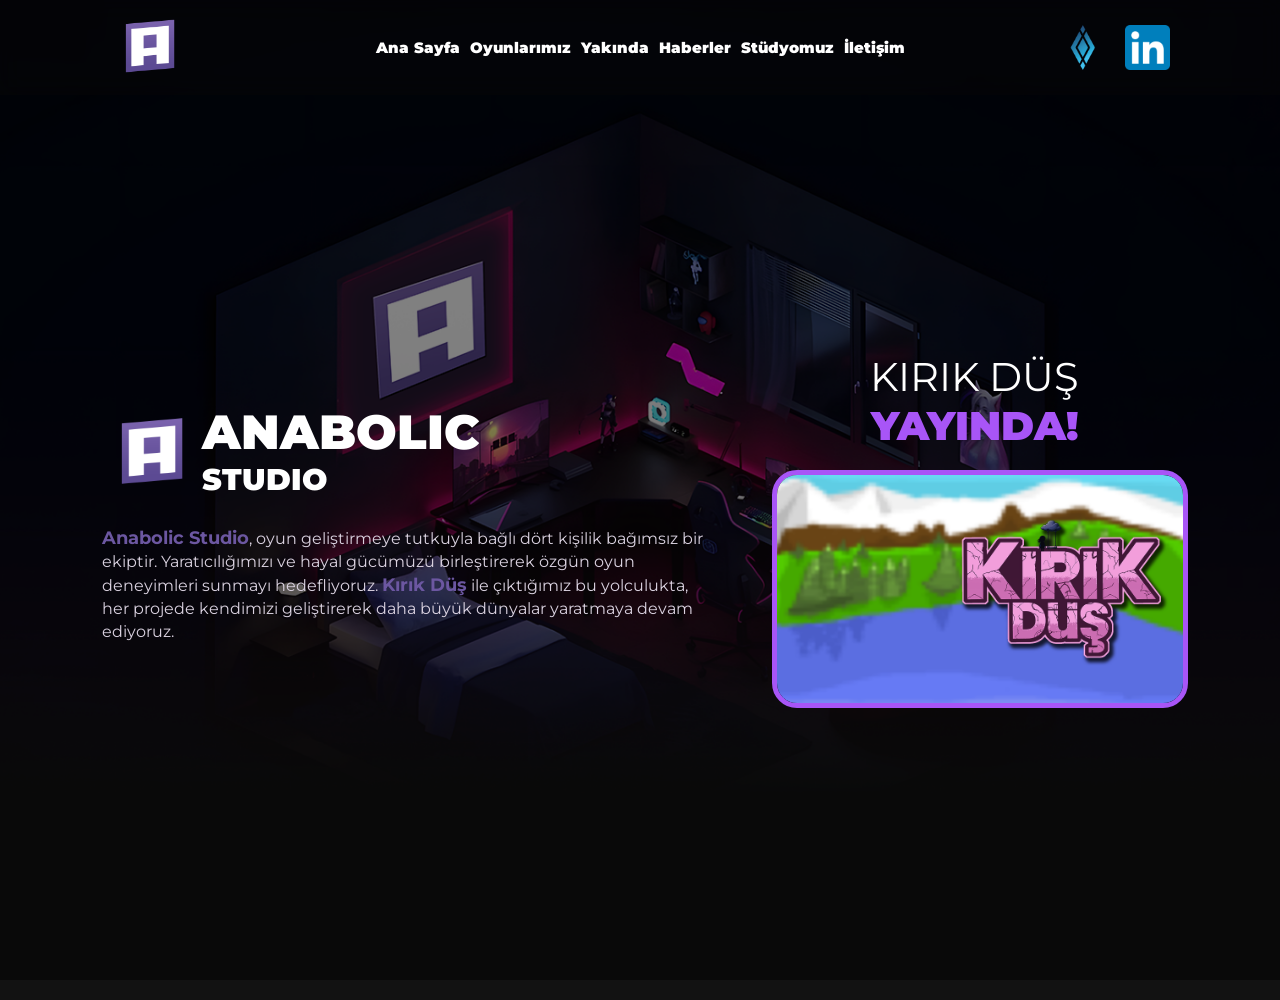
==== index.html @ b3319bc3 "Anabolic Studio ilk yukleme" ====
<!doctype html>
<html lang="en">
  <head>
    <meta charset="UTF-8" />
    <meta name="viewport" content="width=device-width, initial-scale=1.0" />
    <link rel="stylesheet" href="style.css" />
    <link rel="icon" href="./assets/anabolic-logo.png" type="image/png" />
    <link
      rel="stylesheet"
      href="https://fonts.googleapis.com/css2?family=Montserrat:wght@400;700;900&display=swap"
    />
    <title>Anabolic Studio</title>
  </head>
  <body>
    <header class="header">
      <div class="logo">
        <a href="index.html">
          <img src="./assets/anabolic-logo.png" alt="Anabolic Studio" />
        </a>
      </div>

      <nav class="navbar">
        <ul>
          <li><a href="index.html">Ana Sayfa</a></li>
          <li><a href="oyunlar.html">Oyunlarımız</a></li>
          <li><a href="yakinda.html">Yakında</a></li>
          <li><a href="haberler.html">Haberler</a></li>
          <li><a href="studyomuz.html">Stüdyomuz</a></li>
          <li><a href="iletisim.html">İletişim</a></li>
        </ul>
      </nav>

      <div class="baglanti">
        <a href="https://fiuby.com/games/kirik-dus-1" target="_blank">
          <img src="./assets/fiuby.png" alt="Fiuby Sitesi" />
        </a>
        <a href="https://www.linkedin.com/in/yusufefedemircii/" target="_blank">
          <img src="./assets/linkledln.png" alt="Linkledln Sayfam" />
        </a>
      </div>
    </header>

    <section class="anasayfa">
      <div class="anasayfa-sol">
        <div class="anabolic">
          <img src="./assets/anabolic-logo.png" alt="Anabolic Logo" />
          <h1>ANABOLIC <span>STUDIO</span></h1>
        </div>
        <p>
          <span>Anabolic Studio</span>, oyun geliştirmeye tutkuyla bağlı dört
          kişilik bağımsız bir ekiptir. Yaratıcılığımızı ve hayal gücümüzü
          birleştirerek özgün oyun deneyimleri sunmayı hedefliyoruz.
          <span>Kırık Düş</span> ile çıktığımız bu yolculukta, her projede
          kendimizi geliştirerek daha büyük dünyalar yaratmaya devam ediyoruz.
        </p>
      </div>

      <div class="anasayfa-sag">
        <h1>KIRIK DÜŞ <span>YAYINDA!</span></h1>
        <a href="https://fiuby.com/games/kirik-dus-1" target="_blank">
          <img src="./assets/kirikdus.png" alt="Kırık Düş Oyun Kapağı" />
        </a>
      </div>
    </section>
  </body>
</html>
---- style.css ----
body {
  background-color: #121212;
  color: #fff;
  overflow-x: hidden;
  margin: 0;
  padding: 0;
  width: 100%;
  min-height: 100%;
  font-family: "Montserrat", sans-serif;
}

header {
  display: flex;
  justify-content: space-between;
  align-items: center;
  position: fixed;
  top: 0;
  left: 0;
  width: 100%;
  background-color: rgba(10, 10, 10, 0.35);
  backdrop-filter: blur(12px);
  -webkit-backdrop-filter: blur(12px);
  height: 95px;
  z-index: 1000;
}

.anasayfa {
  /* ARKAPLAN İÇİN AYARLAR*/
  width: 100%;
  height: 1000px;
  background-image: url("./assets/background.png");
  background-size: cover;
  background-position: center -20px;
  background-repeat: no-repeat;

  /* ANASAYFA YAZILARI İÇİN AYAR*/
  display: flex;
  align-items: center;
  justify-content: space-between;
  gap: 60px;
  padding: 120px 8% 60px;
  box-sizing: border-box;
}

.anabolic {
  display: flex;
  align-items: center;
}

.anabolic img {
  width: 100px;
  height: auto;
}

.anasayfa-sag h1 {
  font-family: "Montserrat", sans-serif;
  font-size: 40px;
  text-align: center;
  font-weight: 400;
  color: white;
  margin: 0;
  padding-bottom: 20px;
}

.anasayfa-sag span {
  color: #a855f7;
  font-weight: 900;
}

.anabolic h1 {
  font-family: "Montserrat", sans-serif;
  font-size: 48px;
  font-weight: 900;
  color: white;
  margin: 0;
}

.anabolic span {
  display: block;
  font-size: 30px;
  text-align: left;
}

.anasayfa-sol p {
  font-family: "Montserrat", sans-serif;
  font-size: 16px;
  font-weight: 400;
  line-height: 1.4;
  color: #dad2e0;
  margin-top: 25px;
  max-width: 800px;
}

.anasayfa-sol p span {
  font-size: 18px;
  font-weight: 700;
  color: #6c57a1;
  text-align: left;
}

.anasayfa-sol {
  flex: 1.5;
  min-width: 0;
}

.anasayfa-sag {
  flex: 1;
  min-width: 0;
}

.anasayfa-sag img {
  width: 100%;
  height: auto;
  display: block;
  border-radius: 25px;
  border: 5px solid #a855f7;
  transition: transform 0.3s ease;
}

.anasayfa-sag img:hover {
  transform: scale(1.1);
}

.logo {
  display: flex;
  justify-content: flex-start;
}

.logo img {
  width: 80px;
  height: auto;
  padding: 5px;
  padding-left: 110px;
  transition: transform 0.3s ease;
}

.logo img:hover {
  transform: scale(1.1);
}

.baglanti {
  display: flex;
  justify-content: flex-start;
  gap: 20px;
  padding: 20px 110px;
  align-items: center;
}

.baglanti img {
  width: 45px;
  height: auto;
  display: block;
  transition: transform 0.3s ease;
}

.baglanti a:hover img {
  transform: scale(1.1) rotate(-5deg);
}

.navbar {
  position: absolute;
  left: 50%;
  transform: translateX(-50%);
}

.navbar ul {
  display: flex;
  align-items: center;
  justify-content: center;
  gap: 10px;
  list-style: none;
  margin: 0;
  padding: 0;
}

.navbar a {
  font-family: "Montserrat", sans-serif;
  font-size: 15px;
  font-weight: 900;
  color: white;
  text-decoration: none;
  white-space: nowrap;
  padding: 10px 0;
  border-bottom: 2px solid transparent;
  transition: 0.3s;
}

.navbar a:hover {
  color: #a855f7;
  border-bottom: 2px solid #a855f7;
}

.kart-link {
  display: flex;
  width: 350px;
  text-decoration: none;
  color: inherit;
}

.kart {
  width: 100%;
  height: 100%;
  background-color: #1b1b1b;
  overflow: hidden;
  border-radius: 10px;
  box-shadow: 0 8px 20px rgba(0, 0, 0, 0.12);
  transition:
    transform 0.2s ease,
    box-shadow 0.2s ease;
  cursor: pointer;
  border: 2px solid #a855f7;
}

.kart:hover {
  transform: scale(1.1);
  box-shadow: 0 2px 25px #a855f7;
}
.kart-img {
  width: 100%;
  height: 180px;
  object-fit: cover;
  display: block;
}
.kart-body {
  padding: 20px;
}

.kart h3 {
  margin: 0 0 5px 0;
  font-size: 1.5rem;
  color: #a855f7;
  font-weight: 700;
  text-align: center;
  padding-top: 10px;
}

.kart p {
  text-align: left;
  margin: 0;
  font-size: 0.95rem;
  color: #fff;
  line-height: 1.3;
  font-weight: 500;
  justify-content: center;
  align-items: center;
  padding: 20px;
}

.kartlar {
  display: flex;
  justify-content: center;
  align-items: stretch;
  box-sizing: border-box;
  flex-wrap: wrap;
  column-gap: 40px;
  row-gap: 40px;
}

main {
  padding-top: 150px;
}

main h1 {
  text-align: center;
  font-weight: 900;
  font-size: 64px;
  margin: 0 0 60px;
}

.oyun {
  display: flex;
  justify-content: center;
  align-items: center;
  gap: 75px;
  max-width: 1600px;
  margin: 0 auto;
  padding: 180px 5% 60px;
  box-sizing: border-box;
}

.oyun-gorsel {
  width: 60%;
  min-width: 0;
}

.ana-gorsel {
  width: 100%;
  height: 400px;
  object-fit: cover;
  display: block;
  border-radius: 10px;
  border: 2px #a855f7;
  box-sizing: border-box;
}

.kucuk-gorseller {
  display: grid;
  grid-template-columns: repeat(6, minmax(0, 1fr));
  gap: 10px;
  margin-top: 15px;
}

.kucuk-gorseller img {
  width: 100%;
  height: 75px;
  object-fit: cover;
  border-radius: 6px;
  border: 2px solid transparent;
  box-sizing: border-box;
  cursor: pointer;
  transition: 0.3s ease;
}

.kucuk-gorseller img:hover {
  border-color: #a855f7;
  transform: scale(1.05);
}

.oyun-bilgi {
  width: 40%;
}

.oyun-bilgi h1 {
  font-size: 64px;
  font-weight: 900;
  color: #a855f7;
  margin: 0 0 25px;
}

.oyun-bilgi p {
  font-size: 20px;
  font-weight: 500;
  line-height: 1.5;
  color: #ffffff;
  margin: 0 0 30px;
}

.oyuna-git {
  display: inline-block;
  padding: 12px 25px;
  background-color: #a855f7;
  color: white;
  text-decoration: none;
  font-size: 20px;
  font-weight: 900;
  border-radius: 8px;
  transition: 0.3s ease;
}

.oyuna-git:hover {
  background-color: #9333ea;
  transform: scale(1.05);
}

.oyun-butonlar {
  position: relative;
}

.oyun-butonlar button {
  position: absolute;
  top: 50%;
  transform: translateY(-50%);
  border-radius: 6px;
  padding: 8px 15px;
  transition: 0.3s ease;
  font-size: 20px;
  text-align: center;
  background-color: #a855f7;
  color: white;
  border: none;
  cursor: pointer;
  box-shadow: 0px 0px 30px rgba(0, 0, 0, 1);
}

.geri {
  left: 15px;
}
.ileri {
  right: 15px;
}
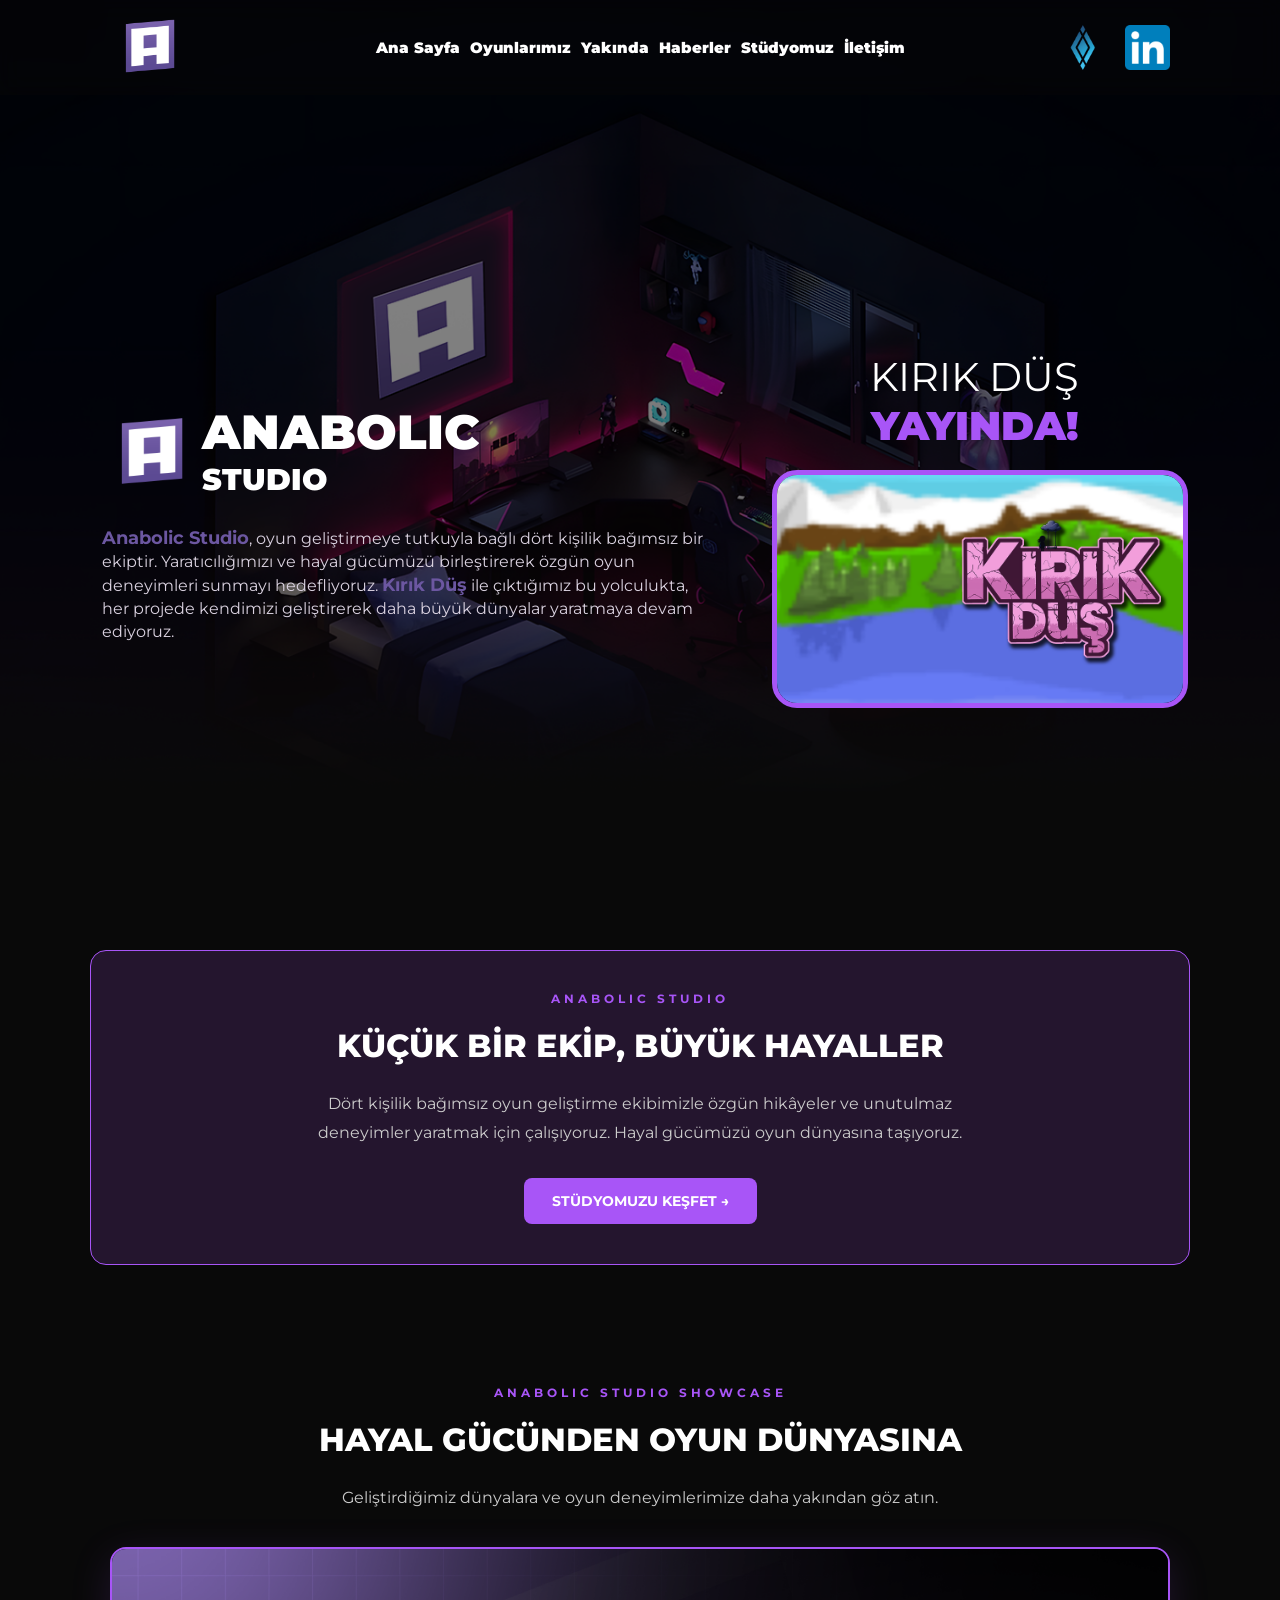
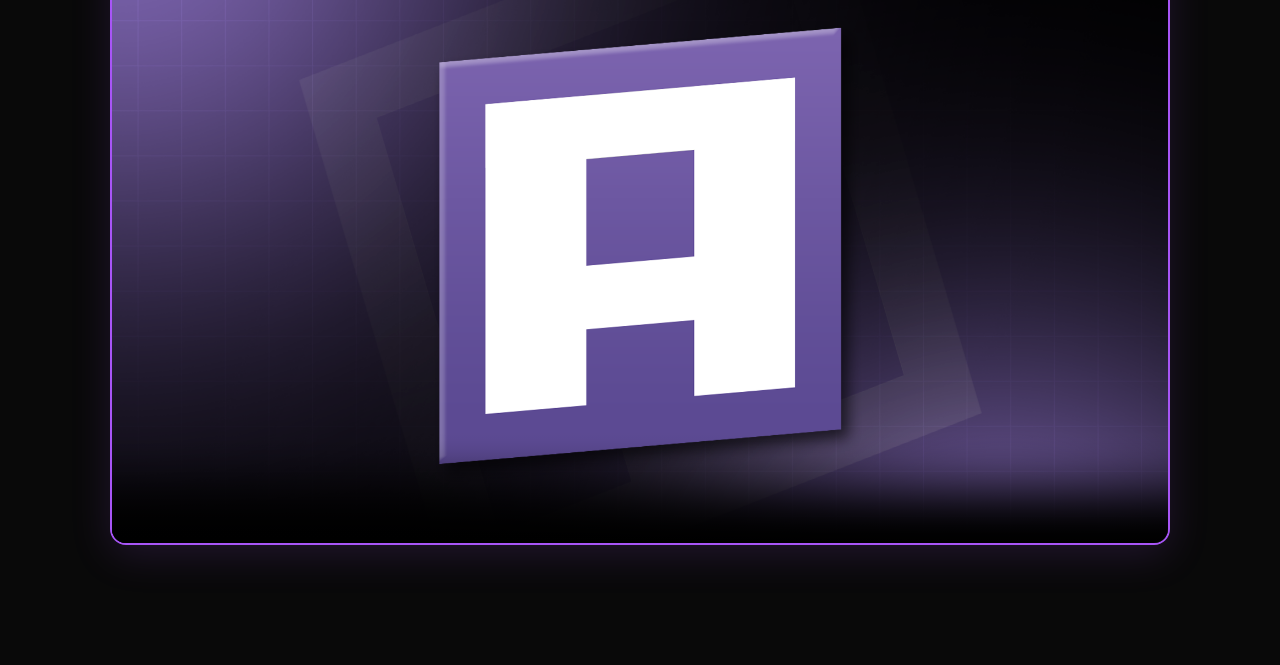
==== commit 6ab41559: "Anasayfa düzeltildi link yönlendirmeler düzeltildi" ====
--- a/index.html
+++ b/index.html
@@ -62,5 +62,40 @@
         </a>
       </div>
     </section>
+
+    <section class="anasayfa-studyo">
+      <span class="anasayfa-baslik">ANABOLIC STUDIO</span>
+      <h2>KÜÇÜK BİR EKİP, BÜYÜK HAYALLER</h2>
+      <p>
+        Dört kişilik bağımsız oyun geliştirme ekibimizle özgün hikâyeler ve
+        unutulmaz deneyimler yaratmak için çalışıyoruz. Hayal gücümüzü oyun
+        dünyasına taşıyoruz.
+      </p>
+      <a href="hakkimizda.html" class="studyo-buton"> STÜDYOMUZU KEŞFET → </a>
+    </section>
+
+    <section class="anabolic-fragman">
+      <div class="fragman-baslik">
+        <span class="anasayfa-etiket">ANABOLIC STUDIO SHOWCASE</span>
+        <h2>HAYAL GÜCÜNDEN OYUN DÜNYASINA</h2>
+        <p>
+          Geliştirdiğimiz dünyalara ve oyun deneyimlerimize daha yakından göz
+          atın.
+        </p>
+      </div>
+
+      <div class="fragman">
+        <video
+          autoplay
+          loop
+          muted
+          controls
+          controlslist="nodownload noplaybackrate"
+          disablepictureinpicture
+          poster="./assets/kapak.png"
+          src="./assets/anabolicfragman.mp4"
+        ></video>
+      </div>
+    </section>
   </body>
 </html>
--- a/style.css
+++ b/style.css
@@ -1,5 +1,5 @@
 body {
-  background-color: #121212;
+  background-color: #090909;
   color: #fff;
   overflow-x: hidden;
   margin: 0;
@@ -378,3 +378,258 @@
 .ileri {
   right: 15px;
 }
+
+.yakinda-sayfa {
+  max-width: 1400px;
+  margin: 0 auto;
+  padding: 140px 5% 80px;
+  box-sizing: border-box;
+}
+
+.yakinda-baslik {
+  text-align: center;
+  margin-bottom: 45px;
+}
+
+.yakinda-baslik h1 {
+  color: white;
+  font-size: 38px;
+  font-weight: 800;
+  margin: 0 0 15px;
+}
+
+.yakinda-baslik p {
+  color: #aaa;
+  font-size: 18px;
+}
+
+.yeni-proje {
+  max-width: 1060px;
+  min-height: 0px;
+  margin: 0 auto;
+  padding: 30px 50px;
+  box-sizing: border-box;
+  text-align: center;
+  background: #24152e;
+  border: 2px solid #a855f7;
+  border-radius: 16px;
+  box-shadow: 0 10px 40px rgb(168, 85, 247, 0.15);
+  transition: 0.3s ease;
+
+  display: flex;
+  flex-direction: column;
+  align-items: center;
+}
+
+.yeni-proje:hover {
+  transform: translateY(-5px);
+  box-shadow: 0 10px 40px rgb(168, 85, 247, 0.3);
+}
+
+.proje-icon {
+  width: 100%;
+  margin-bottom: 25px;
+}
+
+.proje-icon img {
+  width: 30%;
+  margin: 0 auto -50px;
+  object-fit: contain;
+  display: block;
+}
+.proje-durum {
+  display: block;
+  color: #a855f7;
+  font-size: 12px;
+  font-weight: 700;
+  letter-spacing: 5px;
+  margin-bottom: 20px;
+}
+
+.yeni-proje h2 {
+  color: white;
+  font-size: 32px;
+  font-weight: 800;
+  margin: 0 0 25px;
+}
+
+.yeni-proje p {
+  color: #ccc;
+  font-size: 16px;
+  line-height: 1.8;
+  max-width: 650px;
+  margin: 0 auto;
+}
+
+.cizgi {
+  width: 550px;
+  height: 3px;
+  min-height: 3px;
+  background-color: #a855f7;
+  margin: 35px auto 25px;
+  border-radius: 5px;
+  flex-shrink: 0;
+}
+
+.proje-alt {
+  display: block;
+  color: #888888;
+  font-size: 12px;
+  letter-spacing: 2px;
+  margin-top: auto;
+}
+
+.haberler {
+  max-width: 1000px;
+  margin: 35px auto 0;
+  padding: 40px 30px;
+  background-color: #1b1b1b;
+  border: 1px solid #444;
+  border-radius: 12px;
+  text-align: center;
+  transition: 0.3s ease;
+}
+
+.haberler:hover {
+  border-color: #a855f7;
+  box-shadow: 0 5px 25px rgba(168, 85, 247, 0.15);
+}
+
+.haberler h2 {
+  color: #a855f7;
+  font-size: 25px;
+  font-weight: 800;
+  margin: 0 0 15px;
+}
+
+.haberler p {
+  color: #ccc;
+  font-size: 15px;
+  line-height: 1.7;
+  margin: 0 0 25px;
+}
+
+.haberler-buton {
+  display: inline-block;
+  padding: 12px 25px;
+  background-color: #a855f7;
+  color: white;
+  text-decoration: none;
+  font-size: 14px;
+  font-weight: 700;
+  border-radius: 8px;
+  transition: 0.3s ease;
+}
+
+.haberler-buton:hover {
+  background-color: #9333ea;
+  transform: translateY(-3px);
+}
+
+.anasayfa-studyo {
+  max-width: 1100px;
+  margin: -50px auto 80px;
+  padding: 40px 40px;
+  text-align: center;
+  box-sizing: border-box;
+  background: #24152e;
+  border: 1px solid #a855f7;
+  border-radius: 16px;
+}
+
+.anasayfa-baslik {
+  display: block;
+  color: #a855f7;
+  font-size: 12px;
+  font-weight: 700;
+  letter-spacing: 4px;
+  margin-bottom: 20px;
+}
+
+.anasayfa-studyo h2,
+.fragman-baslik h2 {
+  color: white;
+  font-size: 32px;
+  font-weight: 800;
+  margin: 0 0 25px;
+}
+
+.anasayfa-studyo p,
+.fragman-baslik p {
+  color: #ccc;
+  font-size: 16px;
+  line-height: 1.8;
+  max-width: 700px;
+  margin: 0 auto 30px;
+}
+
+.studyo-buton {
+  display: inline-block;
+  padding: 14px 28px;
+  background-color: #a855f7;
+  color: white;
+  text-decoration: none;
+  font-size: 14px;
+  font-weight: 700;
+  border-radius: 8px;
+  transition: 0.3s ease;
+}
+
+.studyo-buton:hover {
+  background-color: #9333ea;
+  transform: translateY(-3px);
+}
+
+.anabolic-fragman {
+  max-width: 1100px;
+  margin: 120px auto;
+  padding: 0 20px;
+  box-sizing: border-box;
+}
+
+.fragman-baslik {
+  text-align: center;
+  margin-bottom: 35px;
+}
+
+.fragman-baslik .anasayfa-etiket {
+  display: block;
+  color: #a855f7;
+  font-size: 12px;
+  font-weight: 700;
+  letter-spacing: 4px;
+  margin-bottom: 20px;
+}
+
+.fragman-baslik h2 {
+  color: white;
+  font-size: 32px;
+  font-weight: 800;
+  margin: 0 0 25px;
+}
+
+.fragman-baslik p {
+  color: #ccc;
+  font-size: 16px;
+  line-height: 1.8;
+  max-width: 700px;
+  margin: 0 auto;
+}
+
+.fragman {
+  width: 100%;
+  margin-top: 35px;
+  overflow: hidden;
+  border: 2px solid #a855f7;
+  border-radius: 16px;
+  background-color: #0a0a0a;
+  box-shadow: 0 10px 40px rgba(168, 85, 247, 0.15);
+  box-sizing: border-box;
+}
+
+.fragman video {
+  display: block;
+  width: 100%;
+  aspect-ratio: 16 / 9;
+  object-fit: contain;
+}
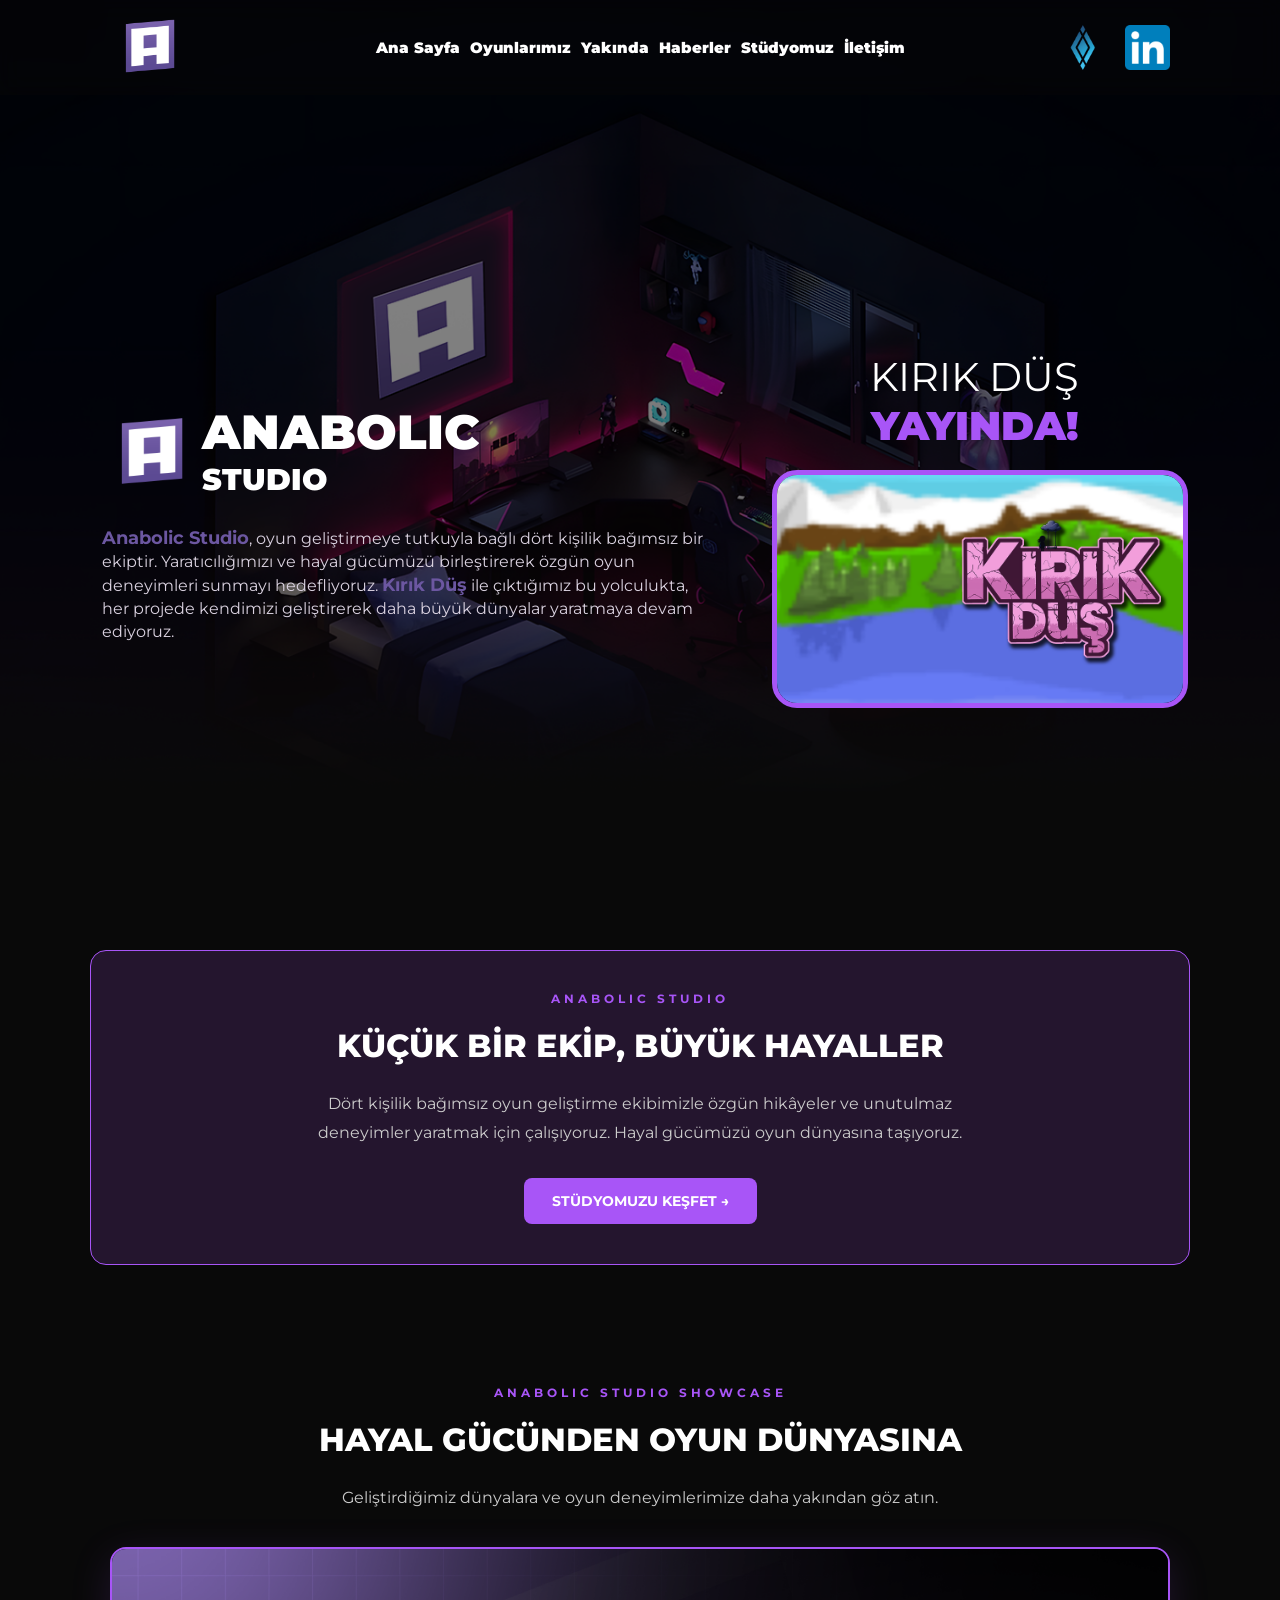
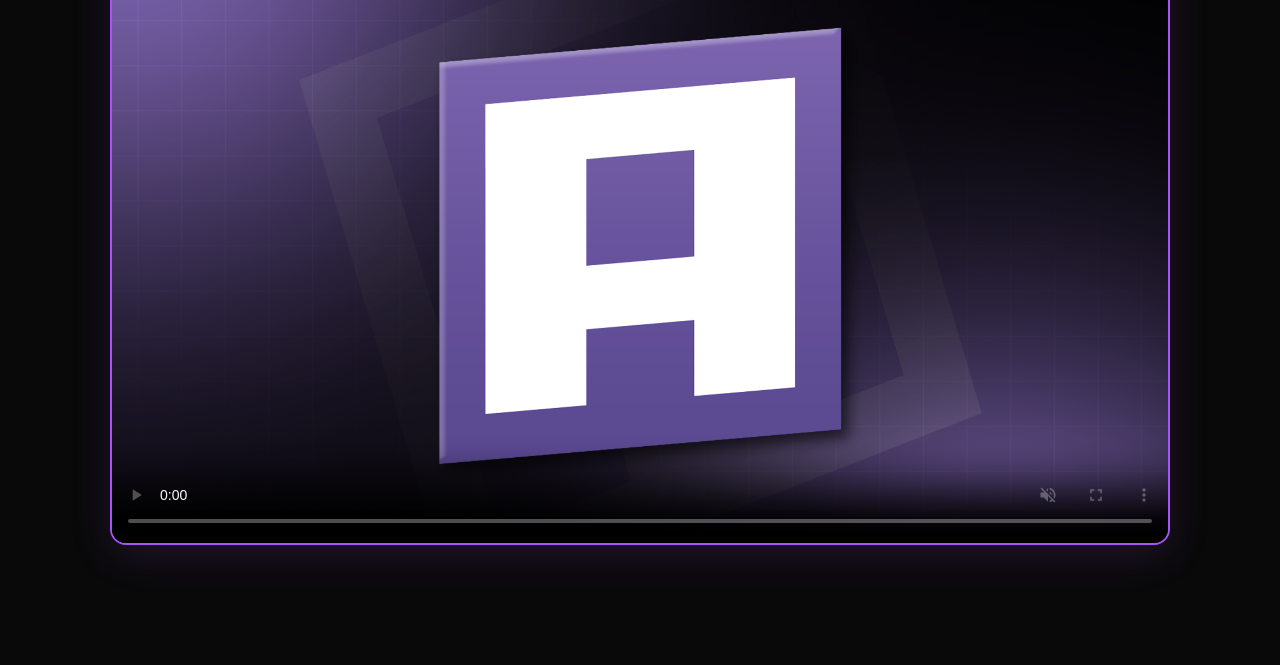
==== commit 998e6f39: "Hakkimizda bağlantısı güncellendi" ====
--- a/index.html
+++ b/index.html
@@ -25,7 +25,7 @@
           <li><a href="oyunlar.html">Oyunlarımız</a></li>
           <li><a href="yakinda.html">Yakında</a></li>
           <li><a href="haberler.html">Haberler</a></li>
-          <li><a href="studyomuz.html">Stüdyomuz</a></li>
+          <li><a href="hakkimizda.html">Stüdyomuz</a></li>
           <li><a href="iletisim.html">İletişim</a></li>
         </ul>
       </nav>
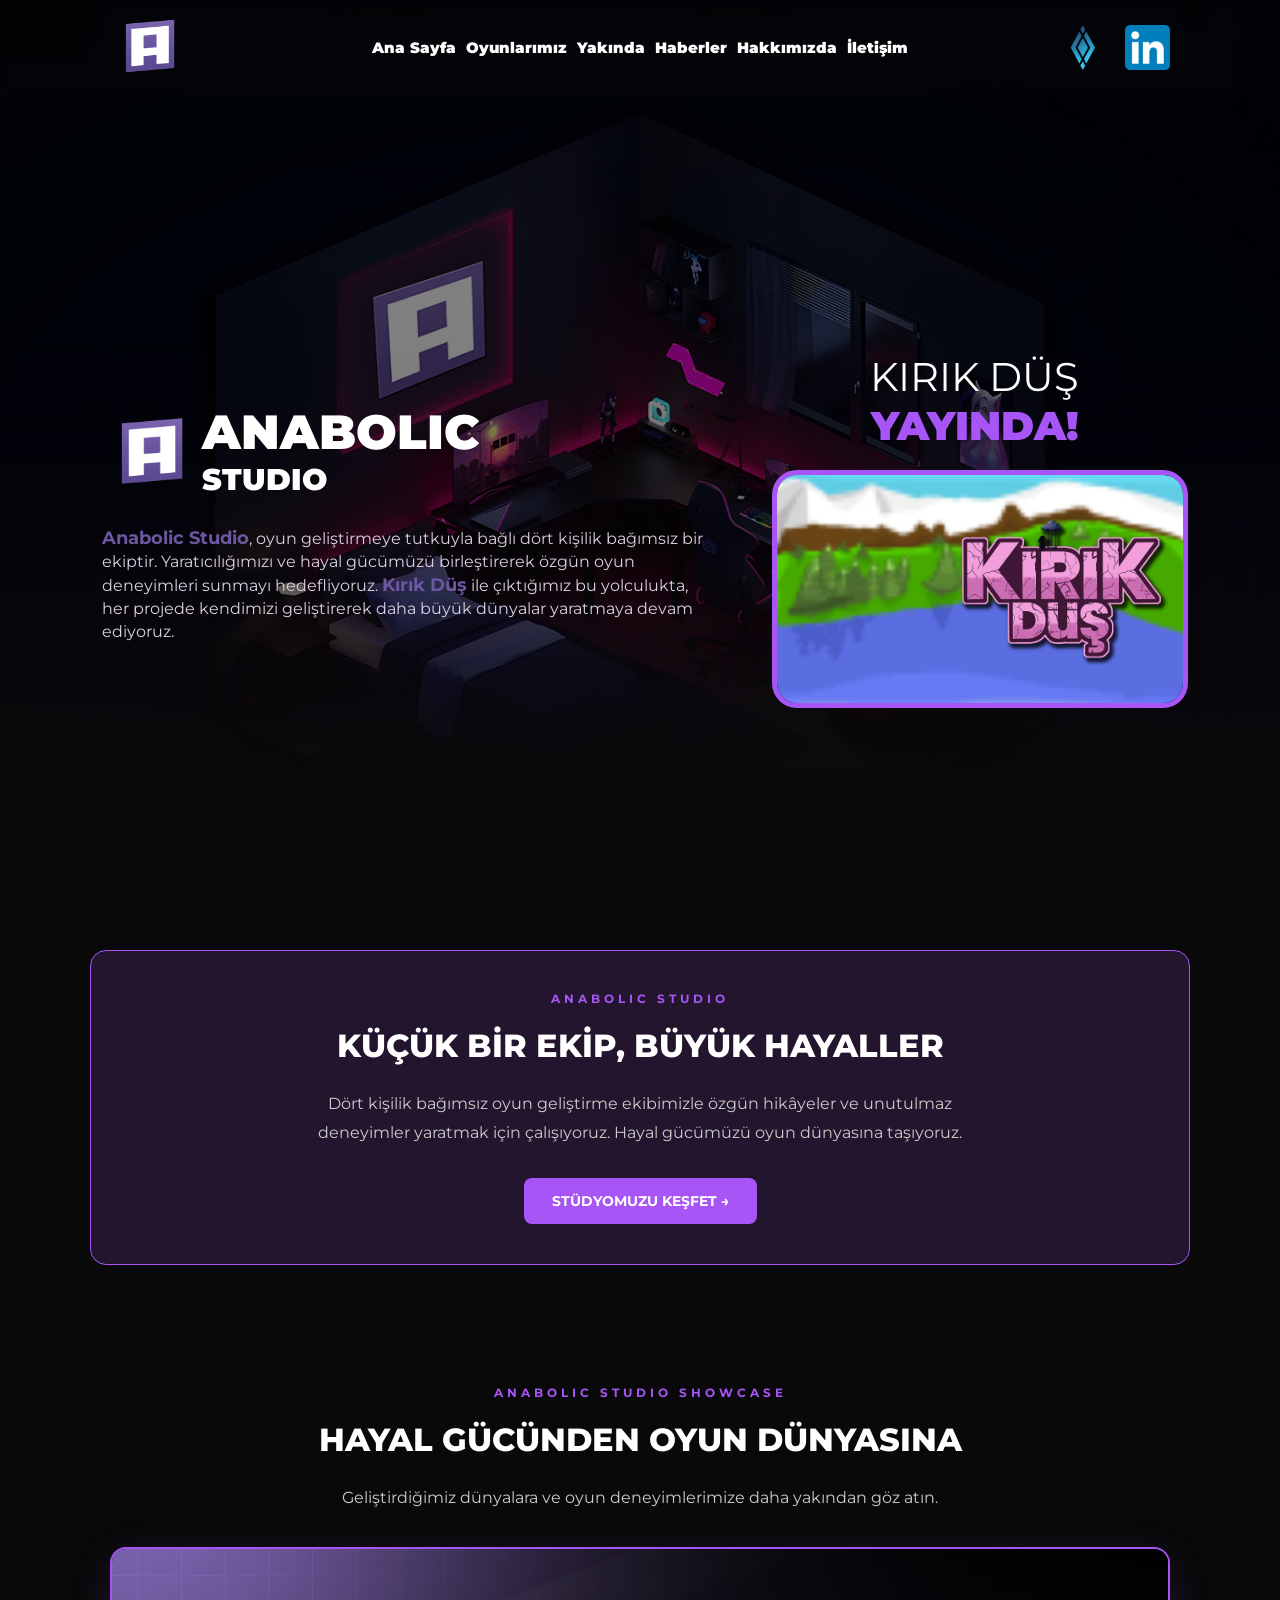
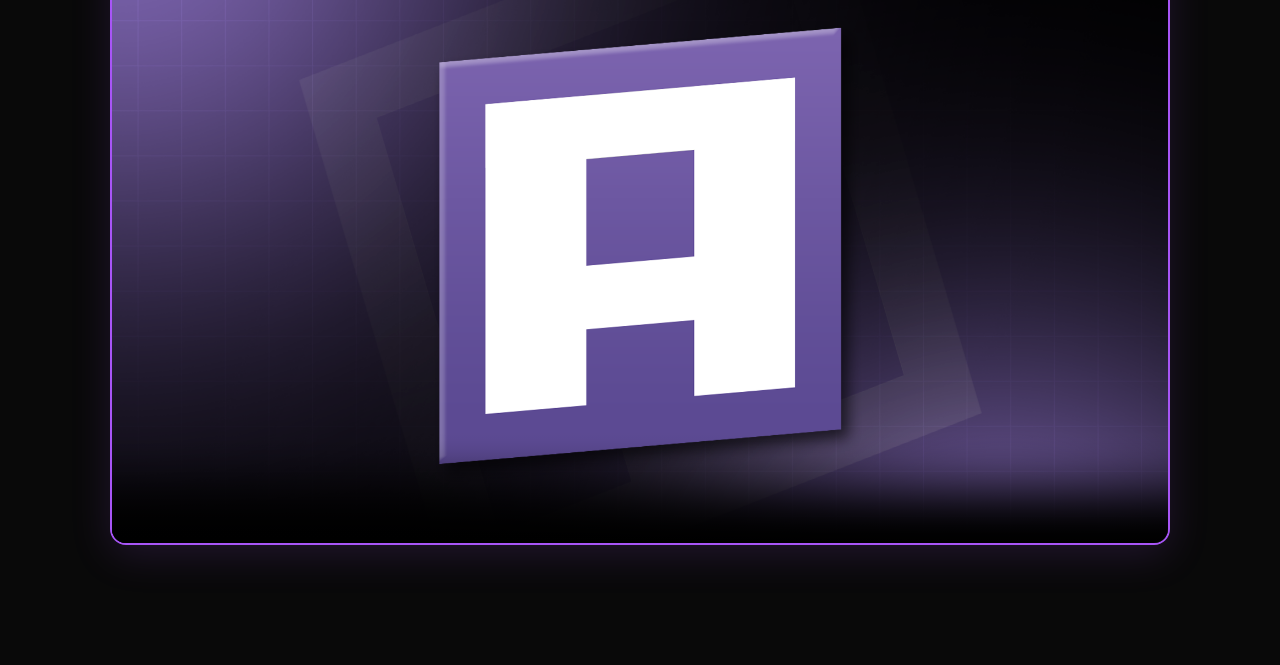
==== commit b4c8507d: "Hakkımızda Sayfası Eklendi." ====
--- a/index.html
+++ b/index.html
@@ -25,7 +25,7 @@
           <li><a href="oyunlar.html">Oyunlarımız</a></li>
           <li><a href="yakinda.html">Yakında</a></li>
           <li><a href="haberler.html">Haberler</a></li>
-          <li><a href="hakkimizda.html">Stüdyomuz</a></li>
+          <li><a href="hakkimizda.html">Hakkımızda</a></li>
           <li><a href="iletisim.html">İletişim</a></li>
         </ul>
       </nav>
--- a/style.css
+++ b/style.css
@@ -633,3 +633,281 @@
   aspect-ratio: 16 / 9;
   object-fit: contain;
 }
+
+.iletisim-ust {
+  max-width: 1200px;
+  margin: 0 auto;
+  padding: 140px 20px 80px;
+  box-sizing: border-box;
+}
+
+.anabolic-baslik {
+  display: block;
+  text-align: center;
+  color: #a855f7;
+  font-size: 12px;
+  font-weight: 700;
+  letter-spacing: 4px;
+  margin-bottom: 20px;
+}
+
+.iletisim-baslik {
+  text-align: center;
+  margin-bottom: 45px;
+}
+
+.iletisim-baslik h3 {
+  font-size: 40px;
+  font-weight: 900;
+  margin: 0 0 15px;
+}
+
+.iletisim-baslik p {
+  font-size: 16px;
+  margin: 0;
+}
+
+.iletisim {
+  display: flex;
+  gap: 30px;
+  max-width: 1100px;
+  margin: 0 auto;
+  align-items: stretch;
+}
+
+.form-sol,
+.sosyal-sag {
+  flex: 1;
+  min-width: 0;
+  padding: 40px;
+  border-radius: 14px;
+  box-sizing: border-box;
+}
+
+.form-sol {
+  background: #1b1b1b;
+  border: 1px solid #444;
+}
+
+.form-sol h4 {
+  font-size: 24px;
+  margin: 0 0 15px;
+}
+
+.form-sol p {
+  font-size: 15px;
+  margin: 0 0 25px;
+}
+
+.sosyal-sag {
+  background: #24152e;
+  border: 1px solid #a855f7;
+}
+
+.sosyal-sag h4 {
+  font-size: 24px;
+  margin: 0 0 20px;
+}
+
+.sosyal-sag p {
+  font-size: 15px;
+  line-height: 1.5;
+  margin: 0;
+}
+
+.cizgi-sosyal {
+  width: 100%;
+  height: 3px;
+  background-color: #a855f7;
+  margin: 30px 0;
+}
+
+.sosyal-medya {
+  display: flex;
+  flex-direction: column;
+  gap: 15px;
+}
+.sosyal-medya a {
+  display: flex;
+  align-items: center;
+  font-weight: 700;
+  gap: 12px;
+  color: white;
+  text-decoration: none;
+  font-size: 16px;
+  transition: 0.3s ease;
+}
+
+.sosyal-medya img {
+  width: 28px;
+  height: 28px;
+  object-fit: contain;
+}
+
+.sosyal-medya a:hover {
+  color: #a855f7;
+}
+
+.iletisim-formu {
+  display: flex;
+  flex-direction: column;
+  gap: 12px;
+}
+
+.iletisim-formu label {
+  color: white;
+  font-size: 14px;
+  margin-top: 5px;
+}
+
+.iletisim-formu input,
+.iletisim-formu textarea {
+  color: white;
+  width: 100%;
+  padding: 14px 16px;
+  background-color: #121212;
+  border: 1px solid #444;
+  border-radius: 8px;
+  font-family: inherit;
+  box-sizing: border-box;
+  font-size: 14px;
+}
+
+.iletisim-formu input:focus,
+.iletisim-formu textarea:focus {
+  outline: none;
+  border-color: #a855f7;
+}
+
+.iletisim-formu textarea {
+  resize: vertical;
+  min-height: 130px;
+}
+.iletisim-formu button {
+  margin-top: 15px;
+  padding: 15px;
+  background-color: #9333ea;
+  border: none;
+  border-radius: 8px;
+  color: white;
+  font-size: 15px;
+  font-weight: 700;
+  cursor: pointer;
+  transition: 0.3s;
+}
+
+.iletisim-formu button:hover {
+  background-color: #a855f7;
+}
+
+.hakkimizda {
+  max-width: 1000px;
+  margin: 0 auto;
+  padding: 145px 20px 90px;
+  box-sizing: border-box;
+}
+
+.hakkimizda-baslik {
+  text-align: center;
+  margin-bottom: 45px;
+}
+
+.hakkimizda-baslik span {
+  color: #a855f7;
+  letter-spacing: 4px;
+  font-size: 12px;
+  font-weight: 700;
+}
+
+.hakkimizda-baslik h1 {
+  color: white;
+  font-size: 38px;
+  margin: 18px 0;
+}
+
+.hakkimizda-baslik p {
+  color: #aaa;
+  font-size: 16px;
+}
+
+.hakkimizda-kart {
+  background-color: #21132d;
+  border: 1px solid #59416a;
+  border-radius: 16px;
+  padding: 35px 40px 20px;
+  margin: 25px;
+}
+
+.kart-etiket {
+  color: #a855f7;
+  font-size: 13px;
+  font-weight: 500;
+  letter-spacing: 2px;
+}
+
+.hakkimizda-kart h2 {
+  color: white;
+  font-size: 28px;
+  margin: 22px 0;
+  font-weight: 900;
+}
+
+.hakkimizda-kart p {
+  color: #ccc;
+  font-size: 14px;
+  line-height: 1.5;
+}
+
+.hakkimizda-cizgi {
+  height: 1px;
+  background-color: #59416a;
+  margin: 30px 0 20px;
+}
+
+.ekip-bilgi {
+  color: #aaa;
+  font-size: 14px;
+  display: flex;
+  align-items: center;
+  gap: 12px;
+}
+.ekip-bilgi img {
+  width: 36px;
+  height: 36px;
+  object-fit: contain;
+}
+.hakkimizda-iletisim {
+  width: 95%;
+  margin: 0 auto 25px;
+  box-sizing: border-box;
+  background-color: #17121f;
+  border: 1px solid #a855f7;
+  border-radius: 16px;
+  padding: 45px;
+  text-align: center;
+}
+
+.hakkimizda-iletisim h2 {
+  font-size: 28px;
+  margin: 0 0 18px;
+}
+
+.hakkimizda-iletisim p {
+  color: #ccc;
+  font-size: 16px;
+  line-height: 1.5;
+  margin-bottom: 30px;
+}
+.hakkimizda-iletisim a {
+  display: inline-block;
+  background-color: #9333ea;
+  color: white;
+  text-decoration: none;
+  padding: 14px 28px;
+  border-radius: 8px;
+  font-weight: 700;
+  transition: 0.3s ease;
+}
+.hakkimizda-iletisim a:hover {
+  background-color: #a855f7;
+}
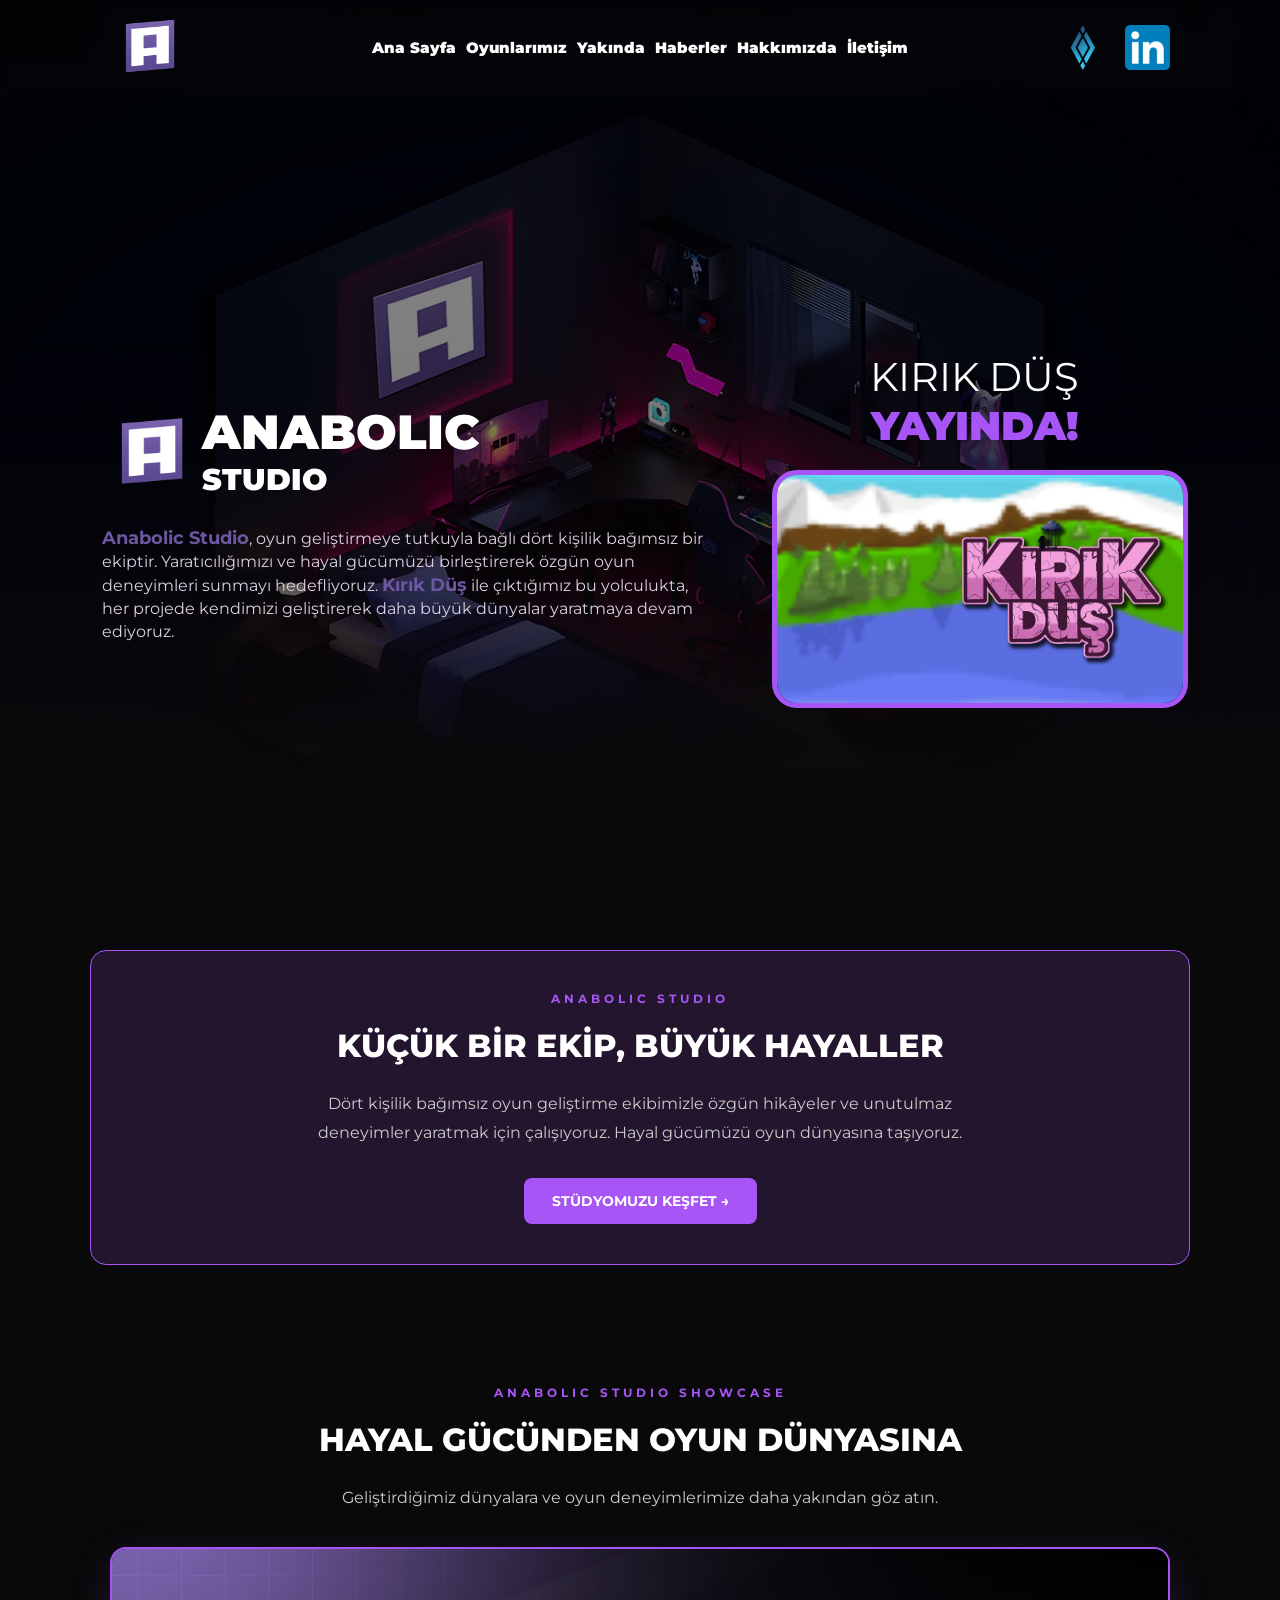
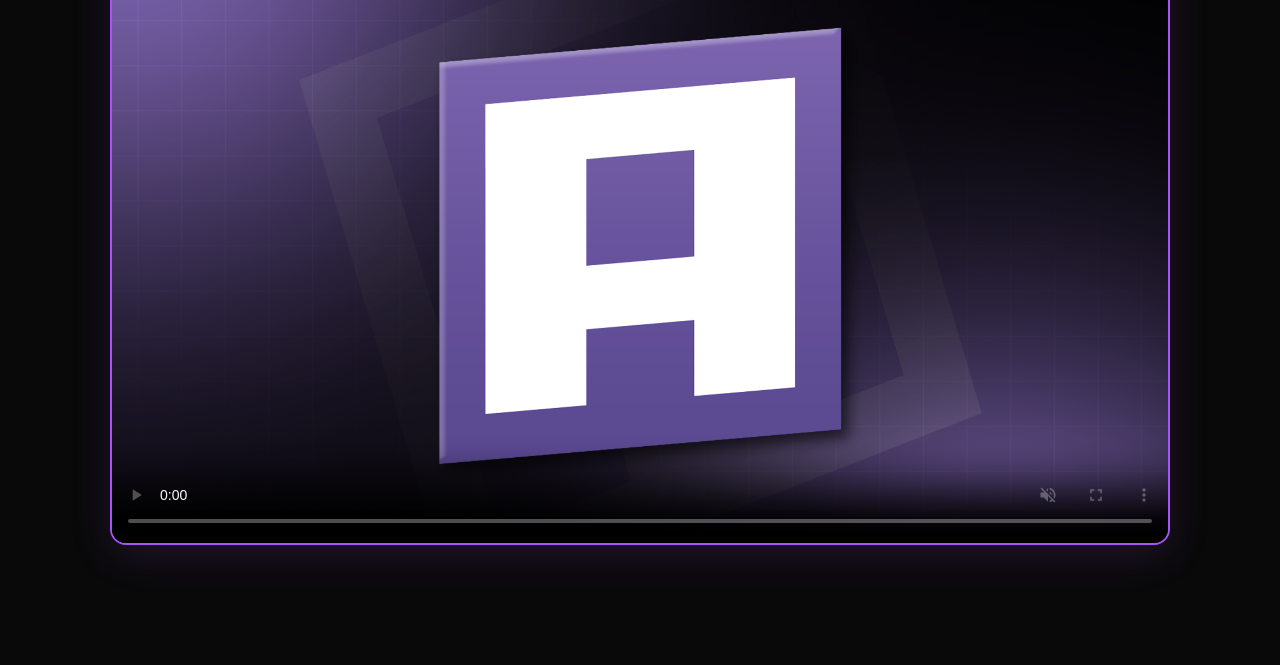
==== commit 54e401e7: "Script kodları düzenlendi." ====
--- a/index.html
+++ b/index.html
@@ -10,6 +10,10 @@
       href="https://fonts.googleapis.com/css2?family=Montserrat:wght@400;700;900&display=swap"
     />
     <title>Anabolic Studio</title>
+
+    <style>
+
+    </style>
   </head>
   <body>
     <header class="header">
@@ -30,6 +34,8 @@
         </ul>
       </nav>
 
+
+      
       <div class="baglanti">
         <a href="https://fiuby.com/games/kirik-dus-1" target="_blank">
           <img src="./assets/fiuby.png" alt="Fiuby Sitesi" />
--- a/style.css
+++ b/style.css
@@ -911,3 +911,70 @@
 .hakkimizda-iletisim a:hover {
   background-color: #a855f7;
 }
+
+.haberler-sayfa {
+  max-width: 1100px;
+  margin: 0 auto;
+  padding: 145px 20px 80px;
+  box-sizing: border-box;
+}
+
+.haberler-baslik {
+  text-align: center;
+  margin-bottom: 40px;
+}
+
+.haberler-baslik span {
+  color: #a855f7;
+  font-size: 12px;
+  font-weight: 700;
+  letter-spacing: 4px;
+}
+
+.haberler-baslik h1 {
+  color: white;
+  font-size: 38px;
+  margin: 15px 0;
+}
+
+.haber-kart {
+  width: 100%;
+  max-width: 650px;
+  margin: 0 auto;
+  background-color: #1b1722;
+  border: 1px solid #59416a;
+  border-radius: 15px;
+  overflow: hidden;
+  box-sizing: border-box;
+}
+
+.haber-kart img {
+  width: 100%;
+  height: 280px;
+  object-fit: cover;
+  display: block;
+}
+
+.haber-icerik {
+  padding: 30px;
+}
+
+.haber-icerik span {
+  color: #a855f7;
+  font-size: 12px;
+  font-weight: 700;
+}
+
+.haber-icerik h2 {
+  color: white;
+  font-size: 24px;
+  margin: 15px 0;
+}
+
+.haber-icerik p {
+  color: #aaa;
+  font-size: 15px;
+  line-height: 1.7;
+  margin: 0;
+}
+
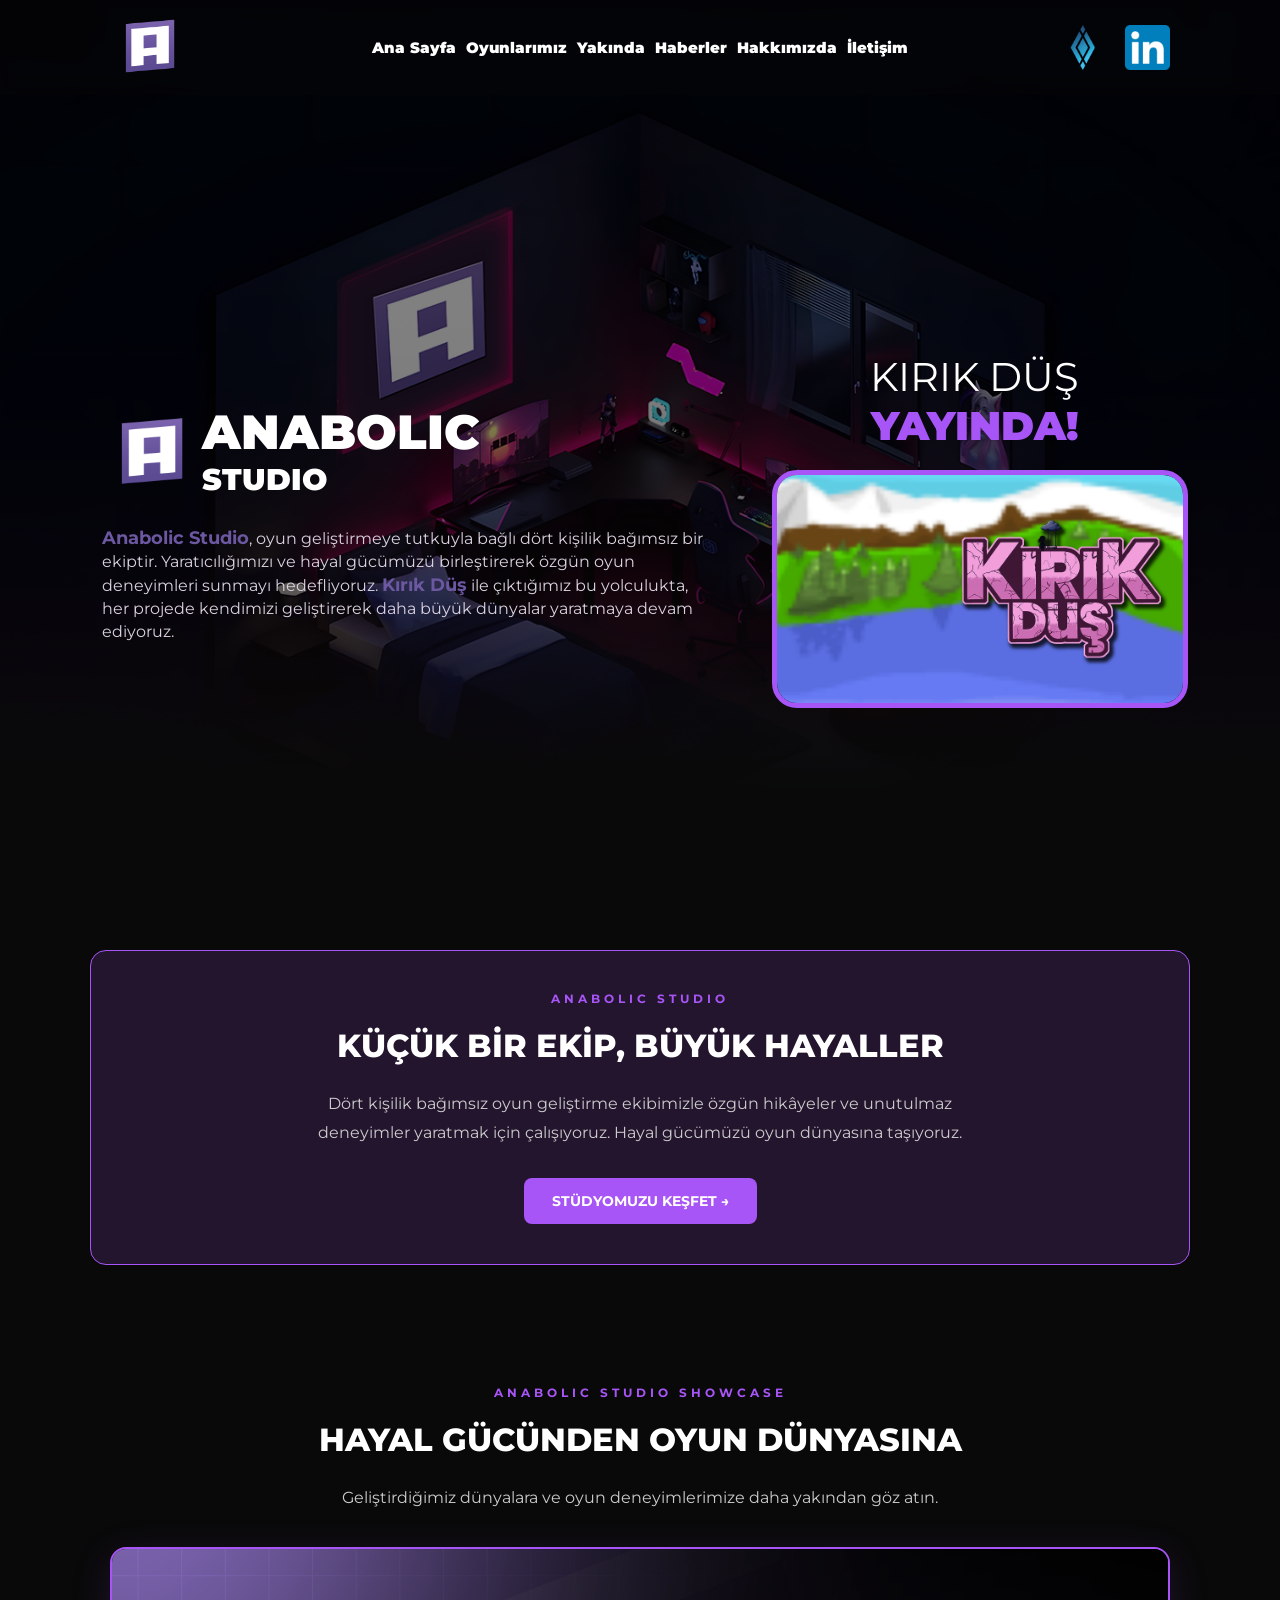
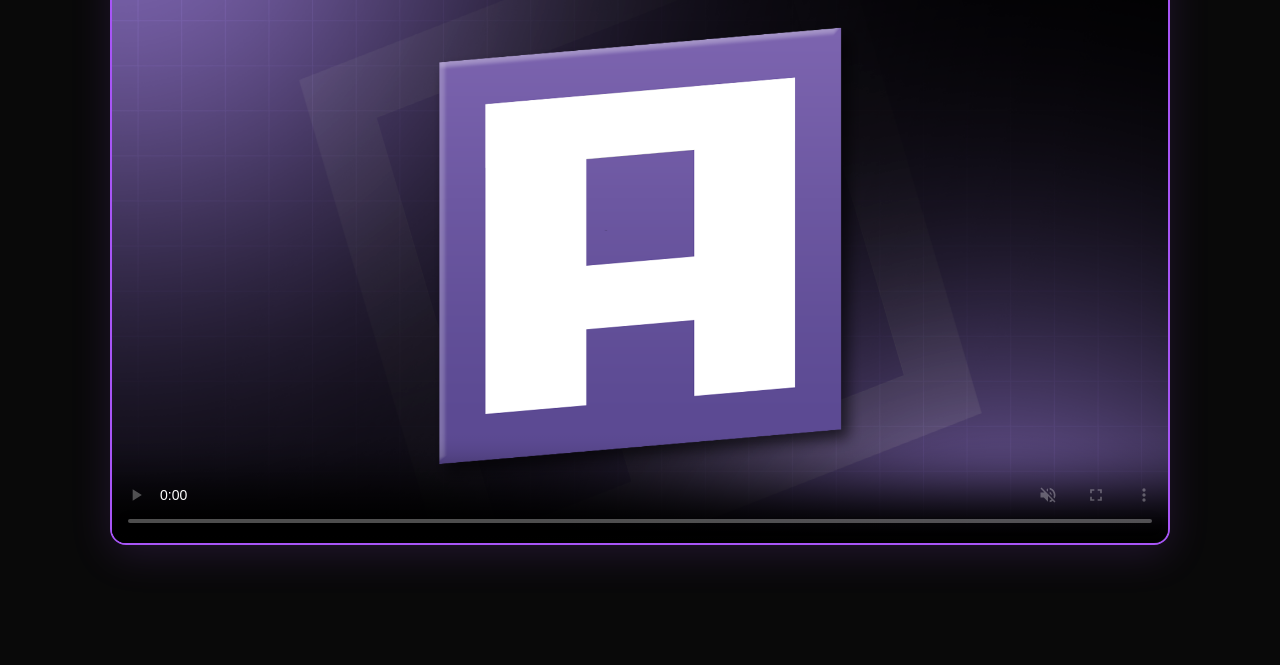
==== commit 8aa964bc: "Son kodlar düzeltildi eksik kodlar tamamlandı." ====
--- a/index.html
+++ b/index.html
@@ -1,5 +1,5 @@
-<!doctype html>
-<html lang="en">
+<!DOCTYPE html>
+<html lang="tr">
   <head>
     <meta charset="UTF-8" />
     <meta name="viewport" content="width=device-width, initial-scale=1.0" />
@@ -10,10 +10,6 @@
       href="https://fonts.googleapis.com/css2?family=Montserrat:wght@400;700;900&display=swap"
     />
     <title>Anabolic Studio</title>
-
-    <style>
-
-    </style>
   </head>
   <body>
     <header class="header">
@@ -34,8 +30,6 @@
         </ul>
       </nav>
 
-
-      
       <div class="baglanti">
         <a href="https://fiuby.com/games/kirik-dus-1" target="_blank">
           <img src="./assets/fiuby.png" alt="Fiuby Sitesi" />
